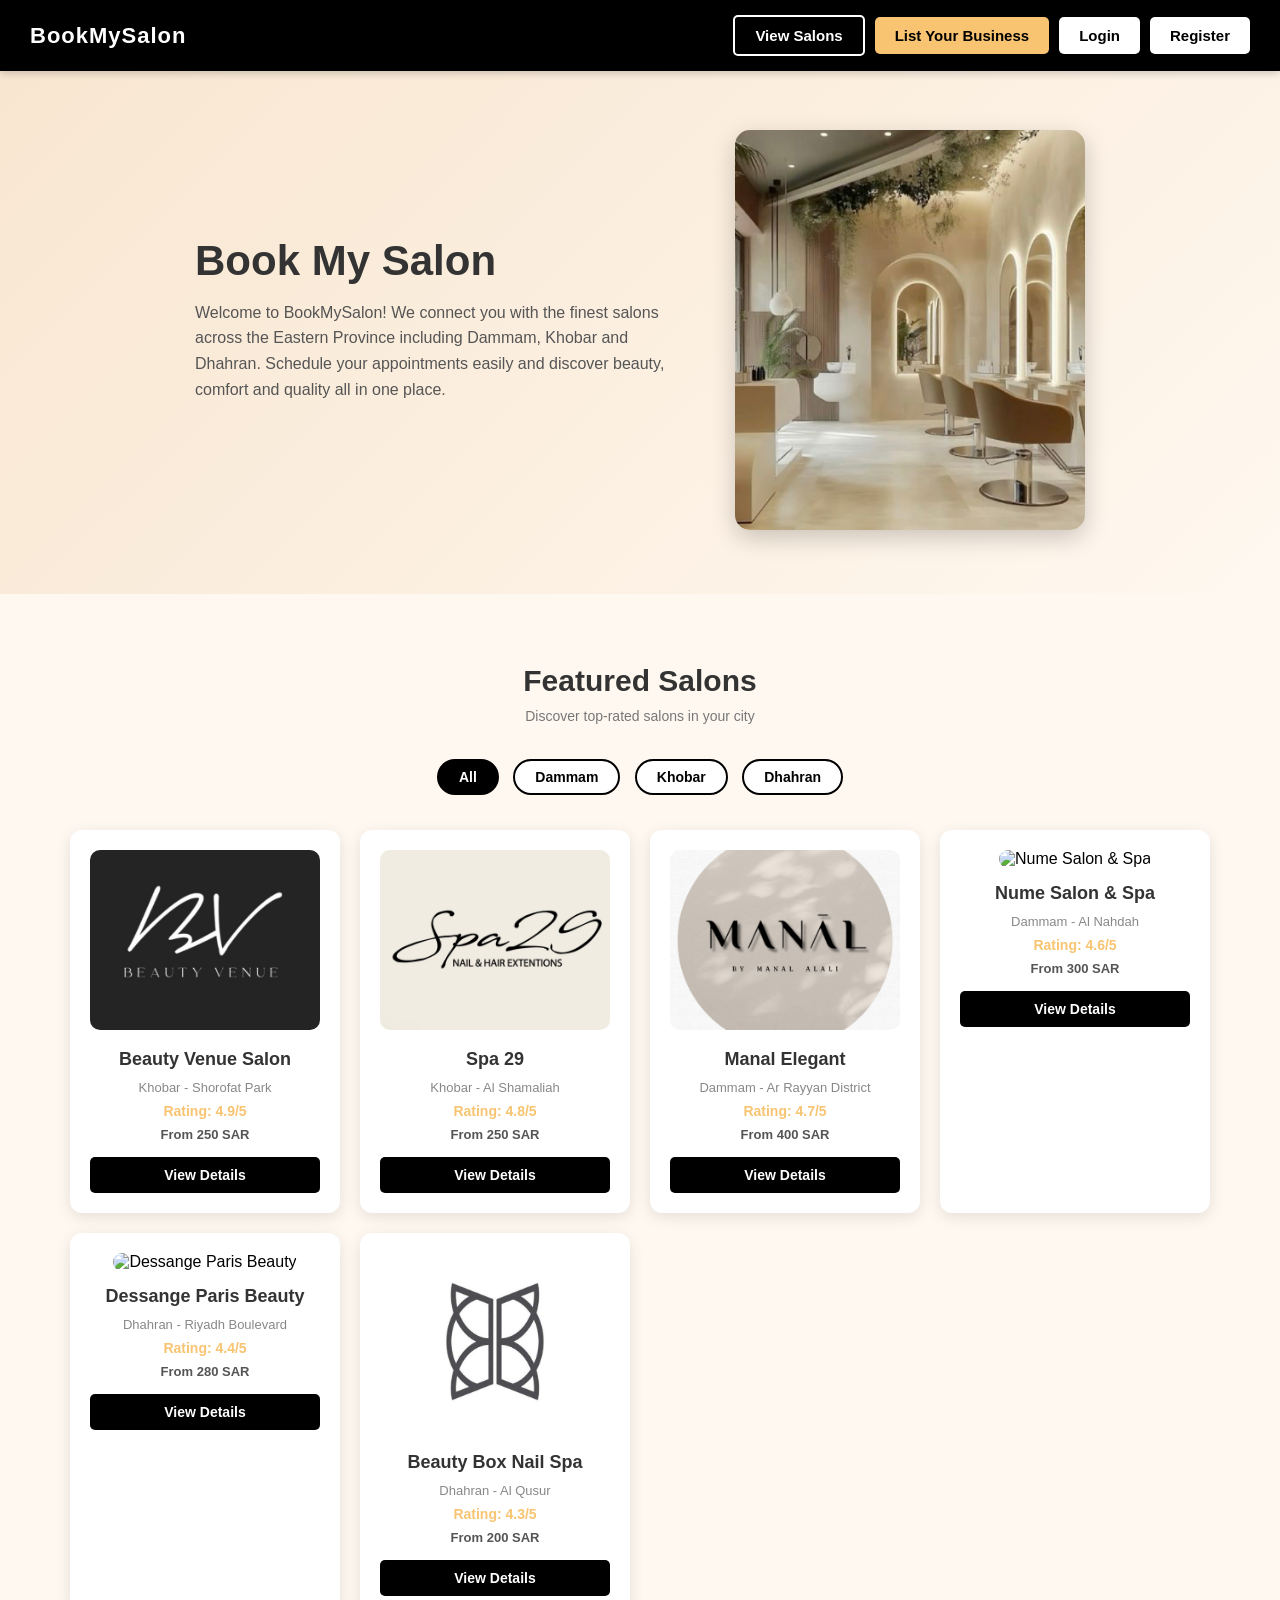
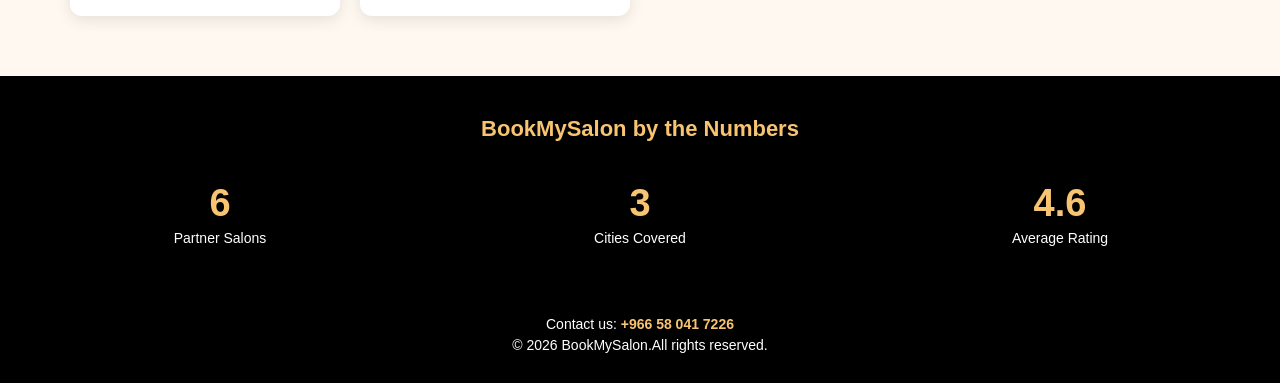
==== web project 1.2 2 (2)/web project 1.2 2 (1)/web project 1.2/home.html @ 0dd16567 "final ver" ====
<!DOCTYPE html>
<html lang="en">
<head>
<meta charset="UTF-8">
<title>BookMySalon - Home</title>
<style>
*{
box-sizing:border-box;
margin:0;
padding:0;
}

html{
scroll-behavior:smooth;
}

body{
background-color:#fff8f0;
font-family:Arial,sans-serif;
overflow-x:hidden;
}

header{
position:fixed;
top:0;
left:0;
width:100%;
z-index:999;
display:flex;
justify-content:space-between;
align-items:center;
padding:15px 30px;
background-color:#000;
box-shadow:0 2px 8px rgba(0,0,0,0.2);
}

.logo{
color:white;
font-size:22px;
font-weight:bold;
letter-spacing:1px;
}

.header-buttons{
display:flex;
gap:10px;
align-items:center;
}

.header-buttons button{
background-color:#fff;
color:#000;
border:none;
padding:10px 20px;
font-size:15px;
cursor:pointer;
border-radius:5px;
font-weight:bold;
transition:background-color 0.3s;
}

.header-buttons button:hover{
background-color:#ddd;
}

.header-buttons .view-salons-link{
background-color:transparent;
color:white;
border:2px solid white;
}

.header-buttons .view-salons-link:hover{
background-color:white;
color:#000;
}

.header-buttons .business-link{
background-color:#f8c471;
color:#000;
}

.header-buttons .business-link:hover{
background-color:#f5b041;
}

.welcome-msg{
color:white;
font-size:15px;
font-weight:bold;
}

.hero{
margin-top:70px;
background:linear-gradient(135deg,#f8e6d0 0%,#fff8f0 100%);
padding:60px 30px;
display:flex;
align-items:center;
gap:40px;
flex-wrap:wrap;
justify-content:center;
}

.hero-text{
flex:1;
min-width:300px;
max-width:500px;
}

.hero-text h1{
font-size:42px;
color:#333;
margin-bottom:15px;
}

.hero-text p{
font-size:16px;
color:#555;
line-height:1.6;
margin-bottom:25px;
}

.hero-image img{
width:350px;
height:400px;
object-fit:cover;
border-radius:15px;
box-shadow:0 8px 25px rgba(0,0,0,0.2);
}

.section-title{
text-align:center;
font-size:30px;
color:#333;
margin:50px 0 10px;
padding-top:20px;
}

.section-subtitle{
text-align:center;
color:#777;
font-size:14px;
margin-bottom:30px;
}

.filter-buttons{
text-align:center;
margin-bottom:30px;
}

.filter-buttons button{
background-color:white;
color:#000;
border:2px solid #000;
padding:8px 20px;
margin:5px;
font-size:14px;
cursor:pointer;
border-radius:20px;
font-weight:bold;
transition:all 0.3s;
}

.filter-buttons button:hover{
background-color:#000;
color:white;
}

.filter-buttons button.active{
background-color:#000;
color:white;
}

.salons-grid{
display:grid;
grid-template-columns:repeat(auto-fit,minmax(250px,1fr));
gap:20px;
padding:0 30px 30px;
max-width:1200px;
margin:0 auto;
}

.salon-card{
background:white;
border-radius:12px;
overflow:hidden;
box-shadow:0 4px 15px rgba(0,0,0,0.1);
transition:transform 0.3s,box-shadow 0.3s;
padding:20px;
text-align:center;
}

.salon-card:hover{
transform:translateY(-5px);
box-shadow:0 8px 25px rgba(0,0,0,0.15);
}

.salon-card img{
width:100%;
height:180px;
object-fit:cover;
border-radius:10px;
margin-bottom:15px;
}

.salon-card h3{
font-size:18px;
color:#333;
margin-bottom:10px;
}

.salon-city{
color:#888;
font-size:13px;
margin-bottom:8px;
}

.salon-rating{
color:#f8c471;
font-size:14px;
margin-bottom:8px;
font-weight:bold;
}

.salon-price{
color:#555;
font-size:13px;
font-weight:bold;
margin-bottom:15px;
}

.view-btn{
background-color:#000;
color:white;
border:none;
padding:10px 15px;
font-size:14px;
cursor:pointer;
border-radius:5px;
width:100%;
font-weight:bold;
transition:background-color 0.3s;
}

.view-btn:hover{
background-color:#444;
}

.stats{
background-color:#000;
color:white;
padding:40px 20px;
display:flex;
justify-content:space-around;
flex-wrap:wrap;
gap:20px;
margin-top:30px;
}

.stats-title{
width:100%;
text-align:center;
font-size:22px;
color:#f8c471;
margin-bottom:20px;
font-weight:bold;
}

.stat-item{
text-align:center;
flex:1;
min-width:150px;
}

.stat-number{
font-size:38px;
font-weight:bold;
color:#f8c471;
}

.stat-label{
font-size:14px;
margin-top:5px;
color:white;
}

footer{
background-color:#000;
color:white;
padding:25px 20px;
text-align:center;
}

footer a{
color:#f8c471;
text-decoration:none;
font-weight:bold;
}

footer p{
margin:5px 0;
font-size:14px;
}
</style>
</head>

<body>

<header>
<div class="logo">BookMySalon</div>
<nav class="header-buttons" id="headerButtons">
    
</nav>
</header>

<main>

<section class="hero">

<div class="hero-text">
<h1>Book My Salon</h1>

<p>
Welcome to BookMySalon! We connect you with the finest salons across the Eastern Province including Dammam, Khobar and Dhahran. Schedule your appointments easily and discover beauty, comfort and quality all in one place.
</p>
</div>

<figure class="hero-image">
<img src="Salon55.jpeg" alt="Salon">
</figure>

</section>

<section id="salonsSection">

<h2 class="section-title">Featured Salons</h2>

<p class="section-subtitle">
Discover top-rated salons in your city
</p>

<nav class="filter-buttons">
<button onclick="filterSalons('All')" id="btnAll" class="active">All</button>
<button onclick="filterSalons('Dammam')" id="btnDammam">Dammam</button>
<button onclick="filterSalons('Khobar')" id="btnKhobar">Khobar</button>
<button onclick="filterSalons('Dhahran')" id="btnDhahran">Dhahran</button>
</nav>

<section class="salons-grid" id="salonsGrid"></section>

</section>

<section class="stats">

<h2 class="stats-title">BookMySalon by the Numbers</h2>

<article class="stat-item">
<div class="stat-number">6</div>
<div class="stat-label">Partner Salons</div>
</article>

<article class="stat-item">
<div class="stat-number">3</div>
<div class="stat-label">Cities Covered</div>
</article>

<article class="stat-item">
<div class="stat-number">4.6</div>
<div class="stat-label">Average Rating</div>
</article>

</section>

</main>

<footer>
<p>
Contact us:
<a href="https://wa.me/966580417226" target="_blank">
+966 58 041 7226
</a>
</p>

<p>&copy; 2026 BookMySalon.All rights reserved.</p>
</footer>

<script>
let salons=[
{name:"Beauty Venue Salon",city:"Khobar",location:"Shorofat Park",rating:"Rating: 4.9/5",price:"From 250 SAR",page:"kho 1.html",image:"bv.jpg"},
{name:"Spa 29",city:"Khobar",location:"Al Shamaliah",rating:"Rating: 4.8/5",price:"From 250 SAR",page:"kho 2.html",image:"spa 29.jpg"},
{name:"Manal Elegant",city:"Dammam",location:"Ar Rayyan District",rating:"Rating: 4.7/5",price:"From 400 SAR",page:"dam 1.html",image:"mana.jpg"},
{name:"Nume Salon & Spa",city:"Dammam",location:"Al Nahdah",rating:"Rating: 4.6/5",price:"From 300 SAR",page:"dam 2.html",image:"https://encrypted-tbn0.gstatic.com/images?q=tbn:ANd9GcT9YZwkz5pfIiSe1yH7mw3a5jncENz-tcmq6Q&s"},
{name:"Dessange Paris Beauty",city:"Dhahran",location:"Riyadh Boulevard",rating:"Rating: 4.4/5",price:"From 280 SAR",page:"dah 1.html",image:"https://encrypted-tbn0.gstatic.com/images?q=tbn:ANd9GcSlGDEfegD_9USwsEDb31kH34MMkgIOMdnULA&s"},
{name:"Beauty Box Nail Spa",city:"Dhahran",location:"Al Qusur",rating:"Rating: 4.3/5",price:"From 200 SAR",page:"dha 2.html",image:"pp.jpg"}
];

function displaySalons(salonList){
let grid=document.getElementById("salonsGrid");
grid.innerHTML="";

if(salonList.length===0){
grid.innerHTML="<p style='text-align:center;color:#888;grid-column:1/-1;'>No salons found in this city.</p>";
return;
}

for(let i=0;i<salonList.length;i++){
let s=salonList[i];

grid.innerHTML+=`
<div class="salon-card">
<img src="${s.image}" alt="${s.name}">
<h3>${s.name}</h3>
<p class="salon-city">${s.city} - ${s.location}</p>
<p class="salon-rating">${s.rating}</p>
<p class="salon-price">${s.price}</p>
<button class="view-btn" onclick="location.href='${s.page}'">View Details</button>
</div>
`;
}
}

function filterSalons(city){
document.getElementById("btnAll").className="";
document.getElementById("btnDammam").className="";
document.getElementById("btnKhobar").className="";
document.getElementById("btnDhahran").className="";
document.getElementById("btn"+city).className="active";

if(city==="All"){
displaySalons(salons);
return;
}

let filtered=[];

for(let i=0;i<salons.length;i++){
if(salons[i].city===city){
filtered.push(salons[i]);
}
}

displaySalons(filtered);
}

function scrollToSalons(){
document.getElementById("salonsSection").scrollIntoView({behavior:"smooth"});
}

function updateHeader(){
let headerButtons=document.getElementById("headerButtons");
let loggedInUser=localStorage.getItem("loggedInUser");

if(loggedInUser!==null){
headerButtons.innerHTML=`
<span class="welcome-msg">Welcome, ${loggedInUser}</span>
<button class="view-salons-link" onclick="scrollToSalons()">View Salons</button>
<button class="business-link" onclick="location.href='list_business.html'">List Your Business</button>
<button onclick="logoutUser()">Logout</button>
`;
}else{
headerButtons.innerHTML=`
<button class="view-salons-link" onclick="scrollToSalons()">View Salons</button>
<button class="business-link" onclick="location.href='list_business.html'">List Your Business</button>
<button onclick="location.href='log.html'">Login</button>
<button onclick="location.href='register.html'">Register</button>
`;
}
}

function logoutUser(){
localStorage.removeItem("loggedInUser");
location.reload();
}

window.onload=function(){
updateHeader();
displaySalons(salons);
};
</script>

</body>
</html>
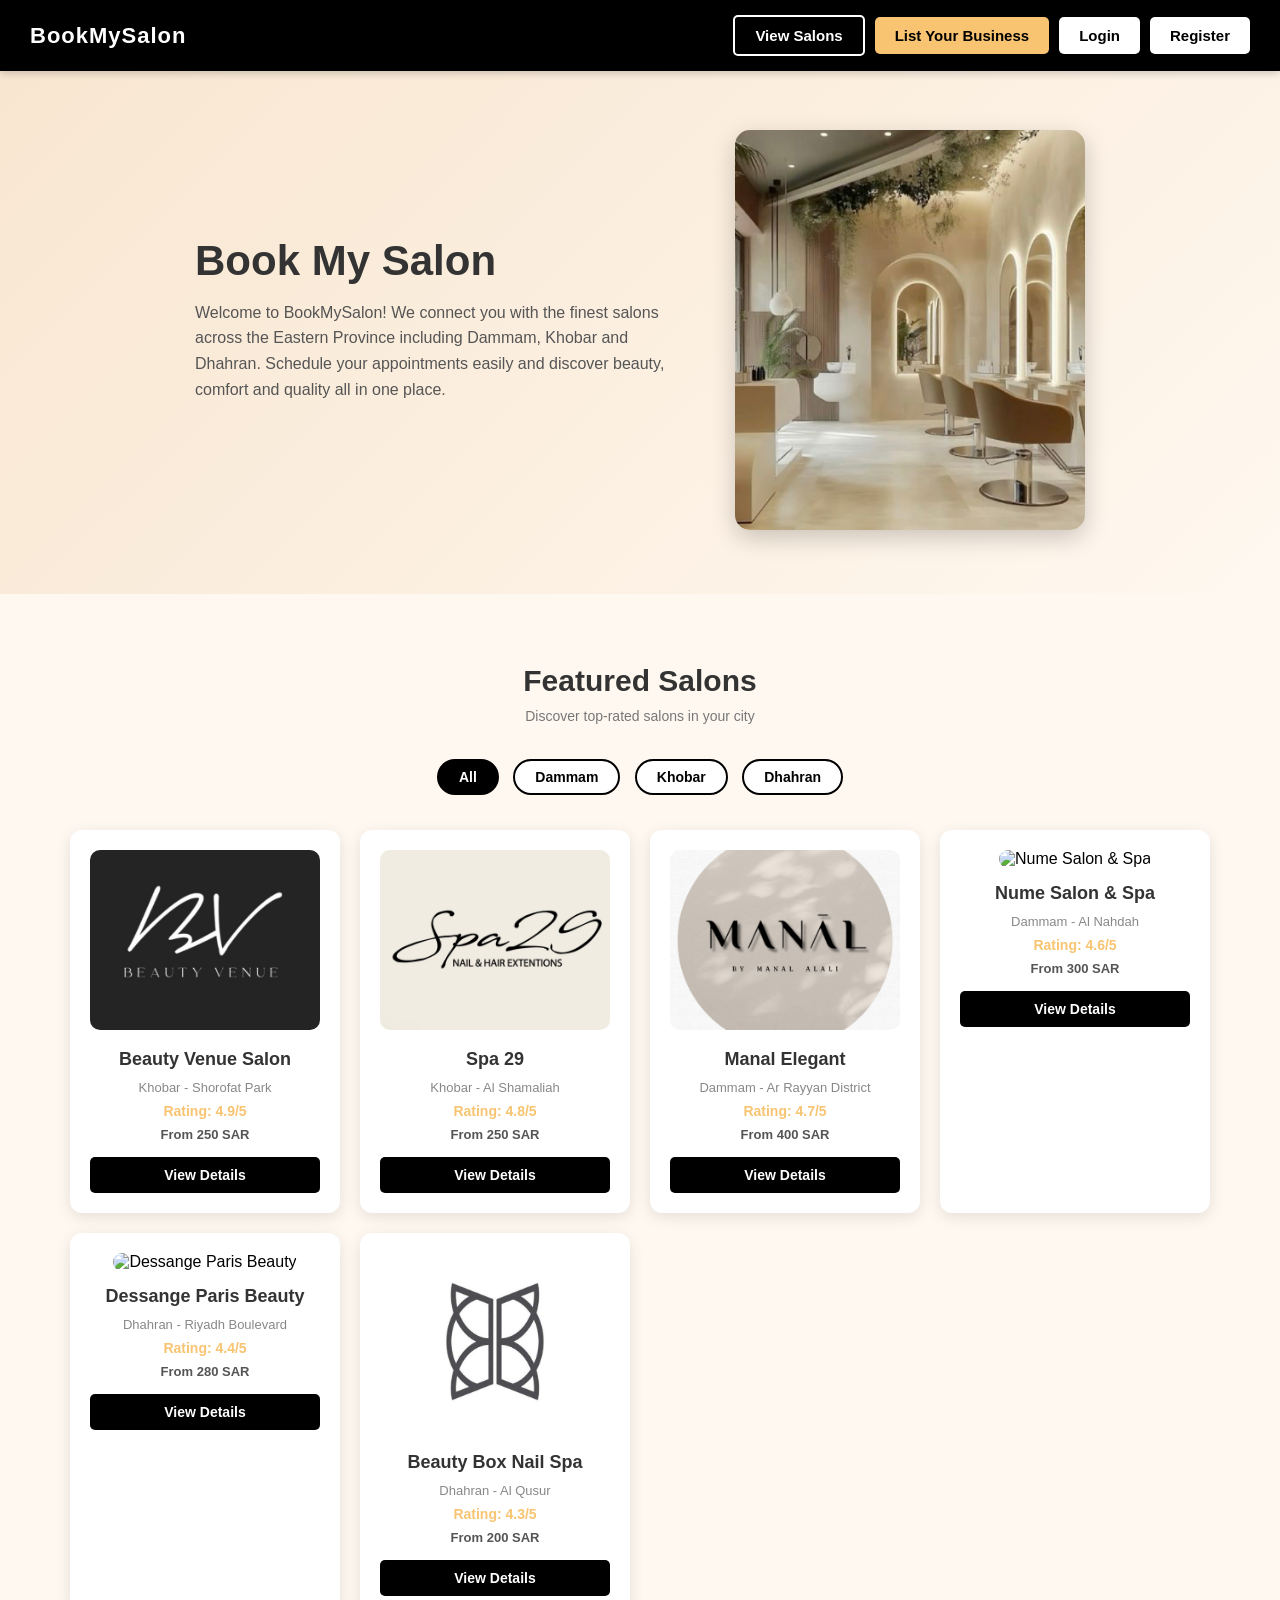
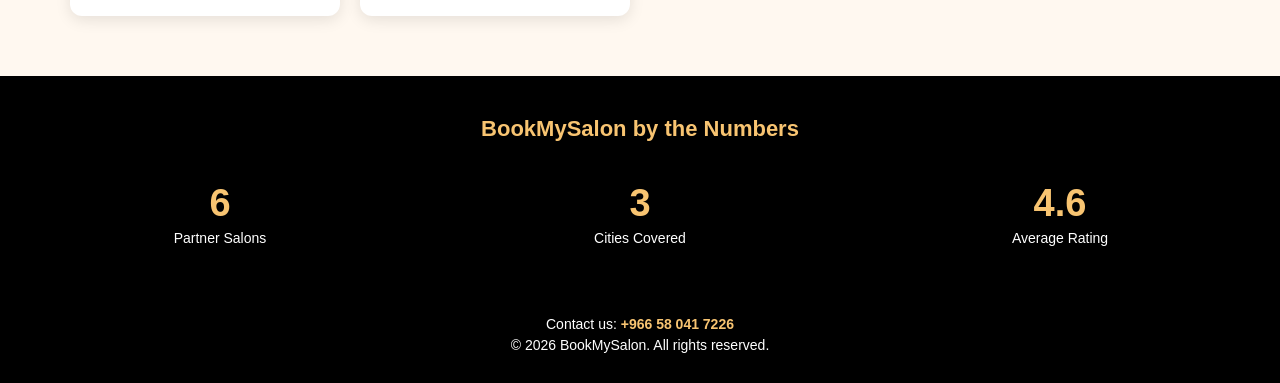
==== commit 9b612963: "home ubdate" ====
--- a/web project 1.2 2 (2)/web project 1.2 2 (1)/web project 1.2/home.html
+++ b/web project 1.2 2 (2)/web project 1.2 2 (1)/web project 1.2/home.html
@@ -3,6 +3,7 @@
 <head>
 <meta charset="UTF-8">
 <title>BookMySalon - Home</title>
+
 <style>
 *{
 box-sizing:border-box;
@@ -306,10 +307,11 @@
 <body>
 
 <header>
+
 <div class="logo">BookMySalon</div>
-<nav class="header-buttons" id="headerButtons">
-    
-</nav>
+
+<nav class="header-buttons" id="headerButtons"></nav>
+
 </header>
 
 <main>
@@ -317,15 +319,19 @@
 <section class="hero">
 
 <div class="hero-text">
+
 <h1>Book My Salon</h1>
 
 <p>
 Welcome to BookMySalon! We connect you with the finest salons across the Eastern Province including Dammam, Khobar and Dhahran. Schedule your appointments easily and discover beauty, comfort and quality all in one place.
 </p>
+
 </div>
 
 <figure class="hero-image">
+
 <img src="Salon55.jpeg" alt="Salon">
+
 </figure>
 
 </section>
@@ -339,10 +345,23 @@
 </p>
 
 <nav class="filter-buttons">
-<button onclick="filterSalons('All')" id="btnAll" class="active">All</button>
-<button onclick="filterSalons('Dammam')" id="btnDammam">Dammam</button>
-<button onclick="filterSalons('Khobar')" id="btnKhobar">Khobar</button>
-<button onclick="filterSalons('Dhahran')" id="btnDhahran">Dhahran</button>
+
+<button onclick="filterSalons('All')" id="btnAll" class="active">
+All
+</button>
+
+<button onclick="filterSalons('Dammam')" id="btnDammam">
+Dammam
+</button>
+
+<button onclick="filterSalons('Khobar')" id="btnKhobar">
+Khobar
+</button>
+
+<button onclick="filterSalons('Dhahran')" id="btnDhahran">
+Dhahran
+</button>
+
 </nav>
 
 <section class="salons-grid" id="salonsGrid"></section>
@@ -351,21 +370,32 @@
 
 <section class="stats">
 
-<h2 class="stats-title">BookMySalon by the Numbers</h2>
+<h2 class="stats-title">
+BookMySalon by the Numbers
+</h2>
 
 <article class="stat-item">
+
 <div class="stat-number">6</div>
+
 <div class="stat-label">Partner Salons</div>
+
 </article>
 
 <article class="stat-item">
+
 <div class="stat-number">3</div>
+
 <div class="stat-label">Cities Covered</div>
+
 </article>
 
 <article class="stat-item">
+
 <div class="stat-number">4.6</div>
+
 <div class="stat-label">Average Rating</div>
+
 </article>
 
 </section>
@@ -373,6 +403,7 @@
 </main>
 
 <footer>
+
 <p>
 Contact us:
 <a href="https://wa.me/966580417226" target="_blank">
@@ -380,10 +411,12 @@
 </a>
 </p>
 
-<p>&copy; 2026 BookMySalon.All rights reserved.</p>
+<p>&copy; 2026 BookMySalon. All rights reserved.</p>
+
 </footer>
 
 <script>
+
 let salons=[
 {name:"Beauty Venue Salon",city:"Khobar",location:"Shorofat Park",rating:"Rating: 4.9/5",price:"From 250 SAR",page:"kho 1.html",image:"bv.jpg"},
 {name:"Spa 29",city:"Khobar",location:"Al Shamaliah",rating:"Rating: 4.8/5",price:"From 250 SAR",page:"kho 2.html",image:"spa 29.jpg"},
@@ -394,15 +427,20 @@
 ];
 
 function displaySalons(salonList){
+
 let grid=document.getElementById("salonsGrid");
+
 grid.innerHTML="";
 
 if(salonList.length===0){
-grid.innerHTML="<p style='text-align:center;color:#888;grid-column:1/-1;'>No salons found in this city.</p>";
+
+grid.innerHTML="<p style='text-align:center; color:#888; grid-column:1/-1;'>No salons found in this city.</p>";
+
 return;
 }
 
 for(let i=0;i<salonList.length;i++){
+
 let s=salonList[i];
 
 grid.innerHTML+=`
@@ -419,10 +457,15 @@
 }
 
 function filterSalons(city){
+
 document.getElementById("btnAll").className="";
+
 document.getElementById("btnDammam").className="";
+
 document.getElementById("btnKhobar").className="";
+
 document.getElementById("btnDhahran").className="";
+
 document.getElementById("btn"+city).className="active";
 
 if(city==="All"){
@@ -433,6 +476,7 @@
 let filtered=[];
 
 for(let i=0;i<salons.length;i++){
+
 if(salons[i].city===city){
 filtered.push(salons[i]);
 }
@@ -442,24 +486,31 @@
 }
 
 function scrollToSalons(){
-document.getElementById("salonsSection").scrollIntoView({behavior:"smooth"});
+
+document.getElementById('salonsSection').scrollIntoView({behavior:'smooth'});
+
 }
 
 function updateHeader(){
+
 let headerButtons=document.getElementById("headerButtons");
+
 let loggedInUser=localStorage.getItem("loggedInUser");
 
 if(loggedInUser!==null){
+
 headerButtons.innerHTML=`
 <span class="welcome-msg">Welcome, ${loggedInUser}</span>
 <button class="view-salons-link" onclick="scrollToSalons()">View Salons</button>
-<button class="business-link" onclick="location.href='list_business.html'">List Your Business</button>
+<button class="business-link" onclick="location.href='listt-business.html'">List Your Business</button>
 <button onclick="logoutUser()">Logout</button>
 `;
-}else{
+}
+else{
+
 headerButtons.innerHTML=`
 <button class="view-salons-link" onclick="scrollToSalons()">View Salons</button>
-<button class="business-link" onclick="location.href='list_business.html'">List Your Business</button>
+<button class="business-link" onclick="location.href='listt-business.html'">List Your Business</button>
 <button onclick="location.href='log.html'">Login</button>
 <button onclick="location.href='register.html'">Register</button>
 `;
@@ -467,14 +518,21 @@
 }
 
 function logoutUser(){
+
 localStorage.removeItem("loggedInUser");
+
 location.reload();
+
 }
 
 window.onload=function(){
+
 updateHeader();
+
 displaySalons(salons);
+
 };
+
 </script>
 
 </body>
